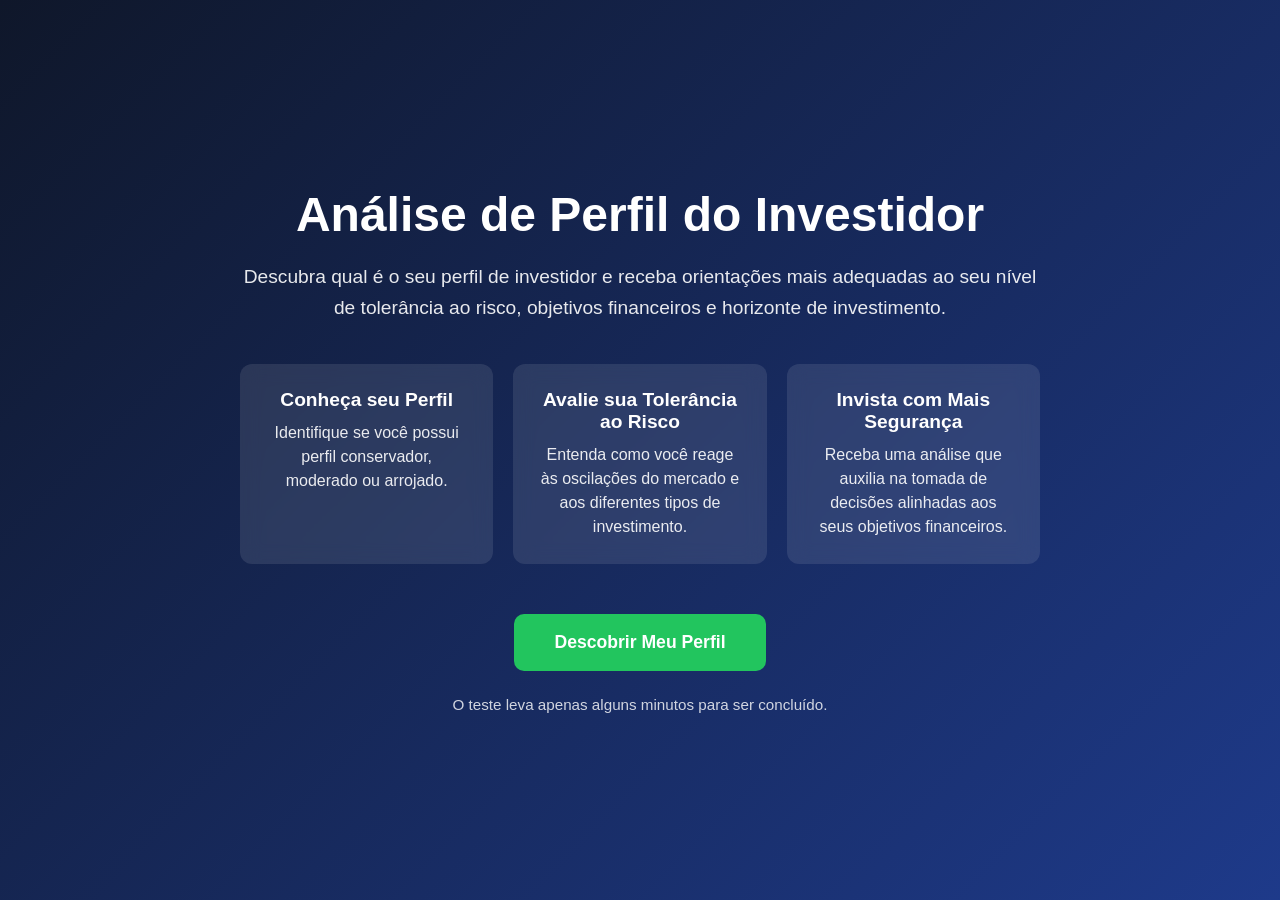
==== index.html @ 3ecd90cc "Rename main.html to index.html" ====
<!DOCTYPE html>
<html lang="pt-BR">
<head>
    <meta charset="UTF-8">
    <meta name="viewport" content="width=device-width, initial-scale=1.0">
    <title>Análise de Perfil do Investidor</title>
    <link rel="stylesheet" href="/source/style.css">
</head>
<body>

<section class="hero">
    <div class="container">

        <h1>Análise de Perfil do Investidor</h1>

        <p class="subtitle">
            Descubra qual é o seu perfil de investidor e receba orientações
            mais adequadas ao seu nível de tolerância ao risco, objetivos
            financeiros e horizonte de investimento.
        </p>

        <div class="benefits">
            <div class="card">
                <h3>Conheça seu Perfil</h3>
                <p>
                    Identifique se você possui perfil conservador,
                    moderado ou arrojado.
                </p>
            </div>

            <div class="card">
                <h3>Avalie sua Tolerância ao Risco</h3>
                <p>
                    Entenda como você reage às oscilações do mercado
                    e aos diferentes tipos de investimento.
                </p>
            </div>

            <div class="card">
                <h3>Invista com Mais Segurança</h3>
                <p>
                    Receba uma análise que auxilia na tomada de decisões
                    alinhadas aos seus objetivos financeiros.
                </p>
            </div>
        </div>

        <a href="https://pt.quizur.com/quiz/descubra-o-seu-perfil-investidor-1nJj0" class="cta-button">
            Descobrir Meu Perfil
        </a>

        <p class="footer-text">
            O teste leva apenas alguns minutos para ser concluído.
        </p>

    </div>
</section>

</body>
</html>
---- source/style.css ----
* {
    margin: 0;
    padding: 0;
    box-sizing: border-box;
    font-family: Arial, sans-serif;
}

body {
    background: #f5f7fa;
    color: #1f2937;
}

.hero {
     min-height: 100vh;
    display: flex;
    align-items: center;
    justify-content: center;
    padding: 40px 20px;
    background: linear-gradient(135deg, #0f172a, #1e3a8a);
}

.container {
    max-width: 1100px;
    text-align: center;
    color: white;
}

h1 {
    font-size: 3rem;
    margin-bottom: 20px;
}

.subtitle {
    font-size: 1.2rem;
    line-height: 1.6;
    max-width: 800px;
    margin: 0 auto 40px;
     opacity: 0.9;
}

.benefits {
    display: grid;
    grid-template-columns: repeat(auto-fit, minmax(250px, 1fr));
    gap: 20px;
    margin-bottom: 50px;
}

.card {
    background: rgba(255,255,255,0.1);
    padding: 25px;
    border-radius: 12px;
    backdrop-filter: blur(10px);
}

.card h3 {
    margin-bottom: 10px;
    font-size: 1.2rem;
}

.card p {
    opacity: 0.9;
    line-height: 1.5;
}
.cta-button {
    display: inline-block;
    padding: 18px 40px;
    font-size: 1.1rem;
    font-weight: bold;
    text-decoration: none;
    color: white;
    background: #22c55e;
    border-radius: 10px;
    transition: 0.3s;
}

.cta-button:hover {
    background: #16a34a;
    transform: translateY(-2px);
}

.footer-text {
    margin-top: 25px;
    opacity: 0.8;
    font-size: 0.95rem;
}

@media (max-width: 768px) {
    h1 {
        font-size: 2.2rem;
    }

    .subtitle {
        font-size: 1rem;
    }
}
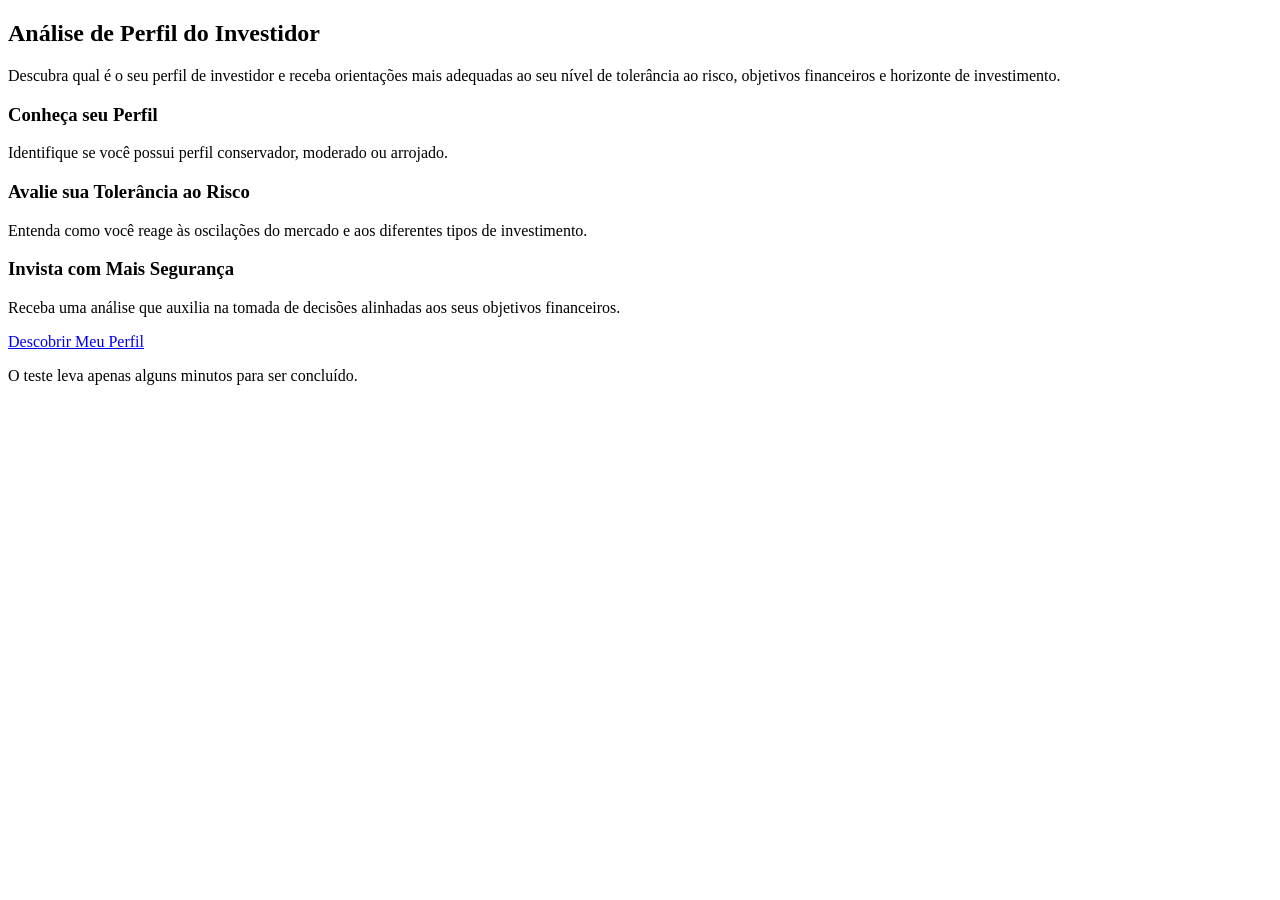
==== commit 8d2735c8: "Update index.html" ====
--- a/index.html
+++ b/index.html
@@ -4,7 +4,7 @@
     <meta charset="UTF-8">
     <meta name="viewport" content="width=device-width, initial-scale=1.0">
     <title>Análise de Perfil do Investidor</title>
-    <link rel="stylesheet" href="/source/style.css">
+    <link rel="stylesheet" href="style.css">
 </head>
 <body>
 
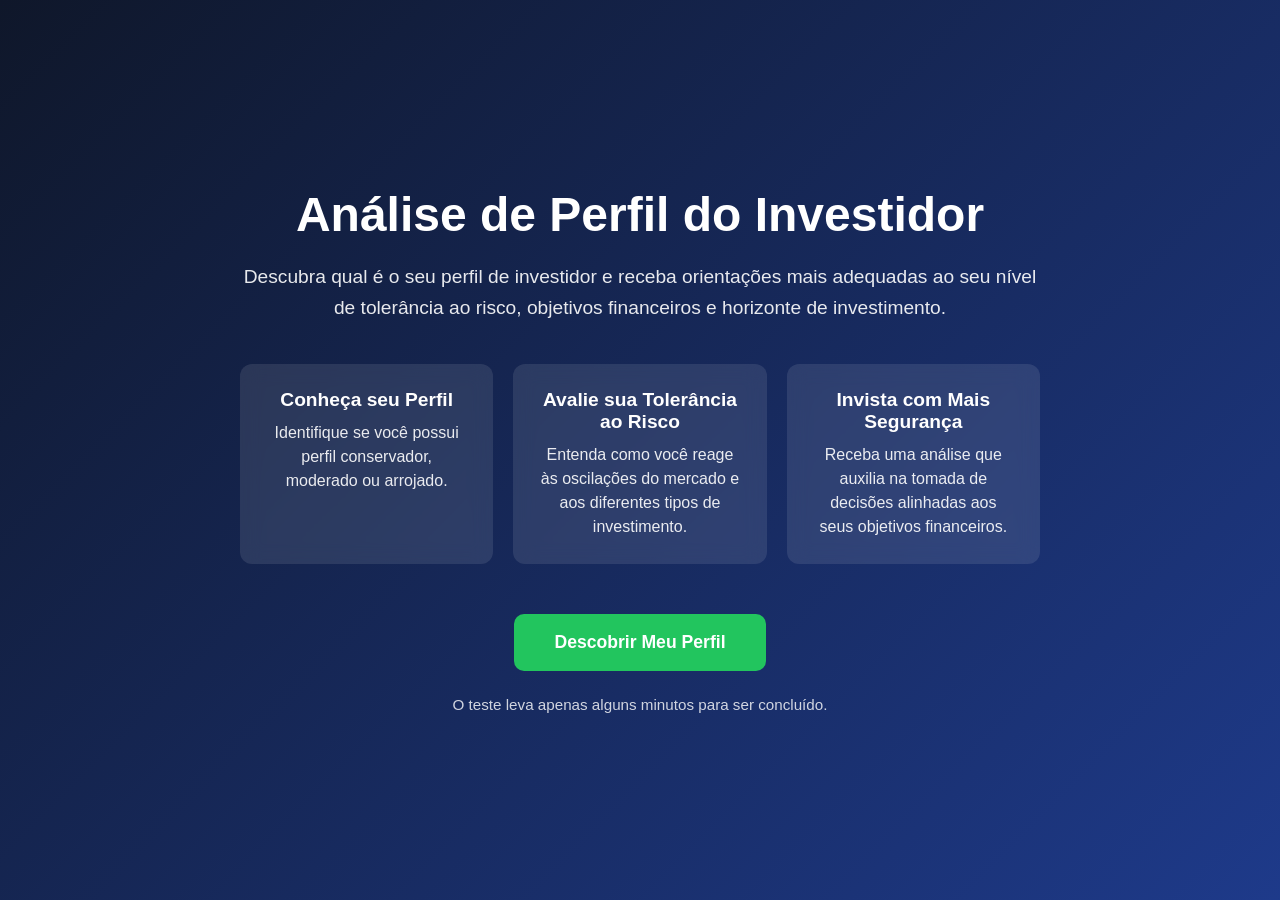
==== commit 0e7aa6aa: "Update index.html" ====
--- a/index.html
+++ b/index.html
@@ -4,7 +4,7 @@
     <meta charset="UTF-8">
     <meta name="viewport" content="width=device-width, initial-scale=1.0">
     <title>Análise de Perfil do Investidor</title>
-    <link rel="stylesheet" href="style.css">
+    <link rel="stylesheet" href="./source/style.css">
 </head>
 <body>
 
--- a/source/style.css
+++ b/source/style.css
@@ -0,0 +1,96 @@
+
+* {
+    margin: 0;
+    padding: 0;
+    box-sizing: border-box;
+    font-family: Arial, sans-serif;
+}
+
+body {
+    background: #f5f7fa;
+    color: #1f2937;
+}
+
+.hero {
+     min-height: 100vh;
+    display: flex;
+    align-items: center;
+    justify-content: center;
+    padding: 40px 20px;
+    background: linear-gradient(135deg, #0f172a, #1e3a8a);
+}
+
+.container {
+    max-width: 1100px;
+    text-align: center;
+    color: white;
+}
+
+h1 {
+    font-size: 3rem;
+    margin-bottom: 20px;
+}
+
+.subtitle {
+    font-size: 1.2rem;
+    line-height: 1.6;
+    max-width: 800px;
+    margin: 0 auto 40px;
+     opacity: 0.9;
+}
+
+.benefits {
+    display: grid;
+    grid-template-columns: repeat(auto-fit, minmax(250px, 1fr));
+    gap: 20px;
+    margin-bottom: 50px;
+}
+
+.card {
+    background: rgba(255,255,255,0.1);
+    padding: 25px;
+    border-radius: 12px;
+    backdrop-filter: blur(10px);
+}
+
+.card h3 {
+    margin-bottom: 10px;
+    font-size: 1.2rem;
+}
+
+.card p {
+    opacity: 0.9;
+    line-height: 1.5;
+}
+.cta-button {
+    display: inline-block;
+    padding: 18px 40px;
+    font-size: 1.1rem;
+    font-weight: bold;
+    text-decoration: none;
+    color: white;
+    background: #22c55e;
+    border-radius: 10px;
+    transition: 0.3s;
+}
+
+.cta-button:hover {
+    background: #16a34a;
+    transform: translateY(-2px);
+}
+
+.footer-text {
+    margin-top: 25px;
+    opacity: 0.8;
+    font-size: 0.95rem;
+}
+
+@media (max-width: 768px) {
+    h1 {
+        font-size: 2.2rem;
+    }
+
+    .subtitle {
+        font-size: 1rem;
+    }
+}
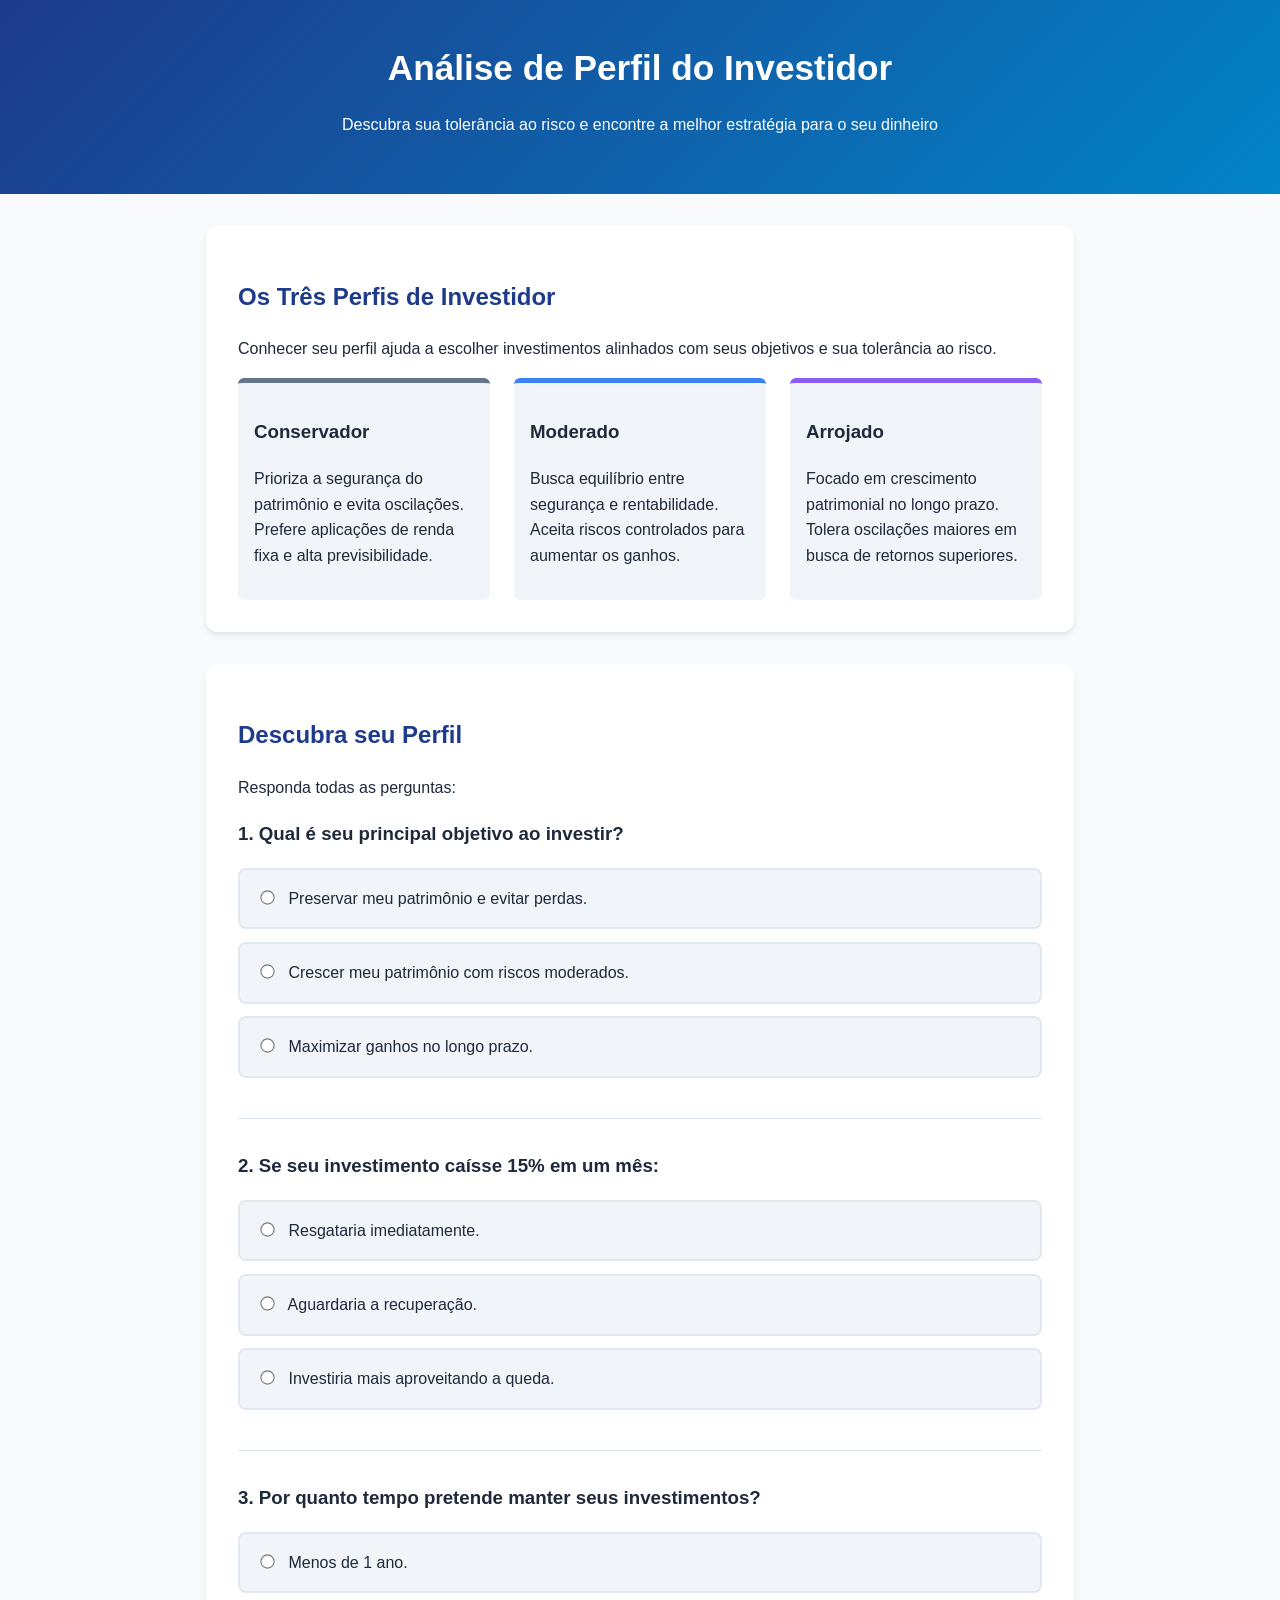
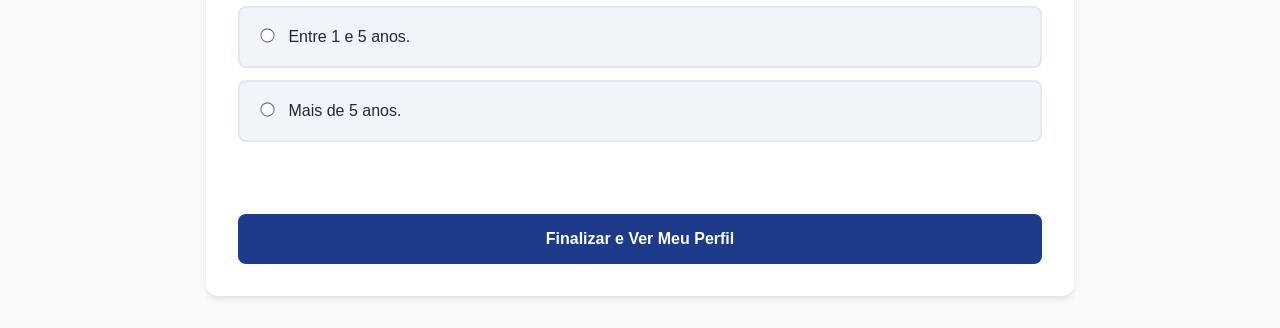
==== commit f36ceeef: "Update index.html" ====
--- a/index.html
+++ b/index.html
@@ -4,57 +4,392 @@
     <meta charset="UTF-8">
     <meta name="viewport" content="width=device-width, initial-scale=1.0">
     <title>Análise de Perfil do Investidor</title>
-    <link rel="stylesheet" href="./source/style.css">
+
+    <style>
+        :root {
+            --primary: #1e3a8a;
+            --secondary: #0284c7;
+            --dark: #1e293b;
+            --light: #f8fafc;
+            --success: #10b981;
+        }
+
+        * {
+            box-sizing: border-box;
+        }
+
+        body {
+            font-family: "Segoe UI", Tahoma, Geneva, Verdana, sans-serif;
+            line-height: 1.6;
+            margin: 0;
+            padding: 0;
+            background-color: var(--light);
+            color: var(--dark);
+        }
+
+        header {
+            background: linear-gradient(135deg, var(--primary), var(--secondary));
+            color: white;
+            text-align: center;
+            padding: 2.5rem 1rem;
+        }
+
+        h1 {
+            margin: 0;
+            font-size: 2.2rem;
+        }
+
+        h2 {
+            color: var(--primary);
+        }
+
+        .container {
+            max-width: 900px;
+            margin: 2rem auto;
+            padding: 0 1rem;
+        }
+
+        .section-profiles,
+        .quiz-container,
+        .result-box {
+            background: white;
+            padding: 2rem;
+            border-radius: 12px;
+            box-shadow: 0 4px 6px -1px rgba(0,0,0,.1);
+            margin-bottom: 2rem;
+        }
+
+        .profiles-grid {
+            display: grid;
+            grid-template-columns: repeat(auto-fit, minmax(220px, 1fr));
+            gap: 1.5rem;
+            margin-top: 1rem;
+        }
+
+        .profile-card {
+            border-top: 5px solid var(--secondary);
+            padding: 1rem;
+            background: #f1f5f9;
+            border-radius: 6px;
+        }
+
+        .profile-card.conservador {
+            border-color: #64748b;
+        }
+
+        .profile-card.moderado {
+            border-color: #3b82f6;
+        }
+
+        .profile-card.arrojado {
+            border-color: #8b5cf6;
+        }
+
+        .question {
+            margin-bottom: 2rem;
+            border-bottom: 1px solid #e2e8f0;
+            padding-bottom: 1.5rem;
+        }
+
+        .question:last-of-type {
+            border-bottom: none;
+        }
+
+        .options-list {
+            list-style: none;
+            padding: 0;
+        }
+
+        .options-list li {
+            margin-bottom: .8rem;
+        }
+
+        label {
+            display: block;
+            padding: 1rem;
+            background: #f1f5f9;
+            border: 2px solid #e2e8f0;
+            border-radius: 8px;
+            cursor: pointer;
+            transition: .2s;
+        }
+
+        label:hover {
+            background: #e2e8f0;
+            border-color: var(--secondary);
+        }
+
+        input[type="radio"] {
+            margin-right: 10px;
+            transform: scale(1.1);
+        }
+
+        .btn {
+            background-color: var(--primary);
+            color: white;
+            border: none;
+            padding: 1rem;
+            width: 100%;
+            border-radius: 8px;
+            font-size: 1rem;
+            font-weight: bold;
+            cursor: pointer;
+            transition: .2s;
+        }
+
+        .btn:hover {
+            background-color: var(--secondary);
+        }
+
+        .result-box {
+            display: none;
+            text-align: center;
+            border: 3px solid var(--success);
+            background: #f0fdf4;
+        }
+
+        .result-title {
+            font-size: 2rem;
+            color: var(--success);
+            font-weight: bold;
+            margin: 1rem 0;
+        }
+
+        .desc-text {
+            font-size: 1.1rem;
+            margin-bottom: 2rem;
+        }
+    </style>
 </head>
 <body>
 
-<section class="hero">
-    <div class="container">
-
-        <h1>Análise de Perfil do Investidor</h1>
-
-        <p class="subtitle">
-            Descubra qual é o seu perfil de investidor e receba orientações
-            mais adequadas ao seu nível de tolerância ao risco, objetivos
-            financeiros e horizonte de investimento.
+<header>
+    <h1>Análise de Perfil do Investidor</h1>
+    <p>Descubra sua tolerância ao risco e encontre a melhor estratégia para o seu dinheiro</p>
+</header>
+
+<div class="container">
+
+    <!-- PERFIS -->
+    <section class="section-profiles">
+        <h2>Os Três Perfis de Investidor</h2>
+        <p>
+            Conhecer seu perfil ajuda a escolher investimentos alinhados com seus objetivos
+            e sua tolerância ao risco.
         </p>
 
-        <div class="benefits">
-            <div class="card">
-                <h3>Conheça seu Perfil</h3>
+        <div class="profiles-grid">
+
+            <div class="profile-card conservador">
+                <h3>Conservador</h3>
                 <p>
-                    Identifique se você possui perfil conservador,
-                    moderado ou arrojado.
+                    Prioriza a segurança do patrimônio e evita oscilações.
+                    Prefere aplicações de renda fixa e alta previsibilidade.
                 </p>
             </div>
 
-            <div class="card">
-                <h3>Avalie sua Tolerância ao Risco</h3>
+            <div class="profile-card moderado">
+                <h3>Moderado</h3>
                 <p>
-                    Entenda como você reage às oscilações do mercado
-                    e aos diferentes tipos de investimento.
+                    Busca equilíbrio entre segurança e rentabilidade.
+                    Aceita riscos controlados para aumentar os ganhos.
                 </p>
             </div>
 
-            <div class="card">
-                <h3>Invista com Mais Segurança</h3>
+            <div class="profile-card arrojado">
+                <h3>Arrojado</h3>
                 <p>
-                    Receba uma análise que auxilia na tomada de decisões
-                    alinhadas aos seus objetivos financeiros.
+                    Focado em crescimento patrimonial no longo prazo.
+                    Tolera oscilações maiores em busca de retornos superiores.
                 </p>
             </div>
+
         </div>
-
-        <a href="https://pt.quizur.com/quiz/descubra-o-seu-perfil-investidor-1nJj0" class="cta-button">
-            Descobrir Meu Perfil
-        </a>
-
-        <p class="footer-text">
-            O teste leva apenas alguns minutos para ser concluído.
-        </p>
-
-    </div>
-</section>
+    </section>
+
+    <!-- QUIZ -->
+    <section class="quiz-container" id="quiz-section">
+
+        <h2>Descubra seu Perfil</h2>
+        <p>Responda todas as perguntas:</p>
+
+        <form id="api-form">
+
+            <div class="question">
+                <h3>1. Qual é seu principal objetivo ao investir?</h3>
+
+                <ul class="options-list">
+                    <li>
+                        <label>
+                            <input type="radio" name="q1" value="1" required>
+                            Preservar meu patrimônio e evitar perdas.
+                        </label>
+                    </li>
+
+                    <li>
+                        <label>
+                            <input type="radio" name="q1" value="2">
+                            Crescer meu patrimônio com riscos moderados.
+                        </label>
+                    </li>
+
+                    <li>
+                        <label>
+                            <input type="radio" name="q1" value="3">
+                            Maximizar ganhos no longo prazo.
+                        </label>
+                    </li>
+                </ul>
+            </div>
+
+            <div class="question">
+                <h3>2. Se seu investimento caísse 15% em um mês:</h3>
+
+                <ul class="options-list">
+                    <li>
+                        <label>
+                            <input type="radio" name="q2" value="1" required>
+                            Resgataria imediatamente.
+                        </label>
+                    </li>
+
+                    <li>
+                        <label>
+                            <input type="radio" name="q2" value="2">
+                            Aguardaria a recuperação.
+                        </label>
+                    </li>
+
+                    <li>
+                        <label>
+                            <input type="radio" name="q2" value="3">
+                            Investiria mais aproveitando a queda.
+                        </label>
+                    </li>
+                </ul>
+            </div>
+
+            <div class="question">
+                <h3>3. Por quanto tempo pretende manter seus investimentos?</h3>
+
+                <ul class="options-list">
+                    <li>
+                        <label>
+                            <input type="radio" name="q3" value="1" required>
+                            Menos de 1 ano.
+                        </label>
+                    </li>
+
+                    <li>
+                        <label>
+                            <input type="radio" name="q3" value="2">
+                            Entre 1 e 5 anos.
+                        </label>
+                    </li>
+
+                    <li>
+                        <label>
+                            <input type="radio" name="q3" value="3">
+                            Mais de 5 anos.
+                        </label>
+                    </li>
+                </ul>
+            </div>
+
+            <button type="submit" class="btn">
+                Finalizar e Ver Meu Perfil
+            </button>
+
+        </form>
+
+    </section>
+
+    <!-- RESULTADO -->
+    <section class="result-box" id="result-area">
+
+        <h2>Seu Perfil de Investidor é:</h2>
+
+        <div class="result-title" id="profile-output"></div>
+
+        <p class="desc-text" id="profile-desc-output"></p>
+
+        <button
+            class="btn"
+            style="background:#1e293b;"
+            onclick="resetQuiz()">
+            Refazer Teste
+        </button>
+
+    </section>
+
+</div>
+
+<script>
+
+document.getElementById('api-form').addEventListener('submit', function(event) {
+
+    event.preventDefault();
+
+    const q1 = parseInt(document.querySelector('input[name="q1"]:checked').value);
+    const q2 = parseInt(document.querySelector('input[name="q2"]:checked').value);
+    const q3 = parseInt(document.querySelector('input[name="q3"]:checked').value);
+
+    const totalScore = q1 + q2 + q3;
+
+    let profile = "";
+    let description = "";
+
+    if (totalScore <= 4) {
+
+        profile = "CONSERVADOR";
+
+        description =
+            "Você prioriza segurança, previsibilidade e proteção do patrimônio. Investimentos de renda fixa costumam se adequar melhor ao seu perfil.";
+
+    } else if (totalScore <= 7) {
+
+        profile = "MODERADO";
+
+        description =
+            "Você busca equilíbrio entre segurança e rentabilidade. Aceita riscos moderados para alcançar retornos superiores no médio e longo prazo.";
+
+    } else {
+
+        profile = "ARROJADO";
+
+        description =
+            "Você possui alta tolerância ao risco e foco em crescimento patrimonial no longo prazo. Oscilações fazem parte da sua estratégia para buscar maiores retornos.";
+
+    }
+
+    document.getElementById("profile-output").textContent = profile;
+    document.getElementById("profile-desc-output").textContent = description;
+
+    document.getElementById("quiz-section").style.display = "none";
+    document.getElementById("result-area").style.display = "block";
+
+    window.scrollTo({
+        top: document.body.scrollHeight,
+        behavior: "smooth"
+    });
+
+});
+
+function resetQuiz() {
+
+    document.getElementById("api-form").reset();
+
+    document.getElementById("result-area").style.display = "none";
+    document.getElementById("quiz-section").style.display = "block";
+
+    window.scrollTo({
+        top: 0,
+        behavior: "smooth"
+    });
+
+}
+
+</script>
 
 </body>
 </html>
